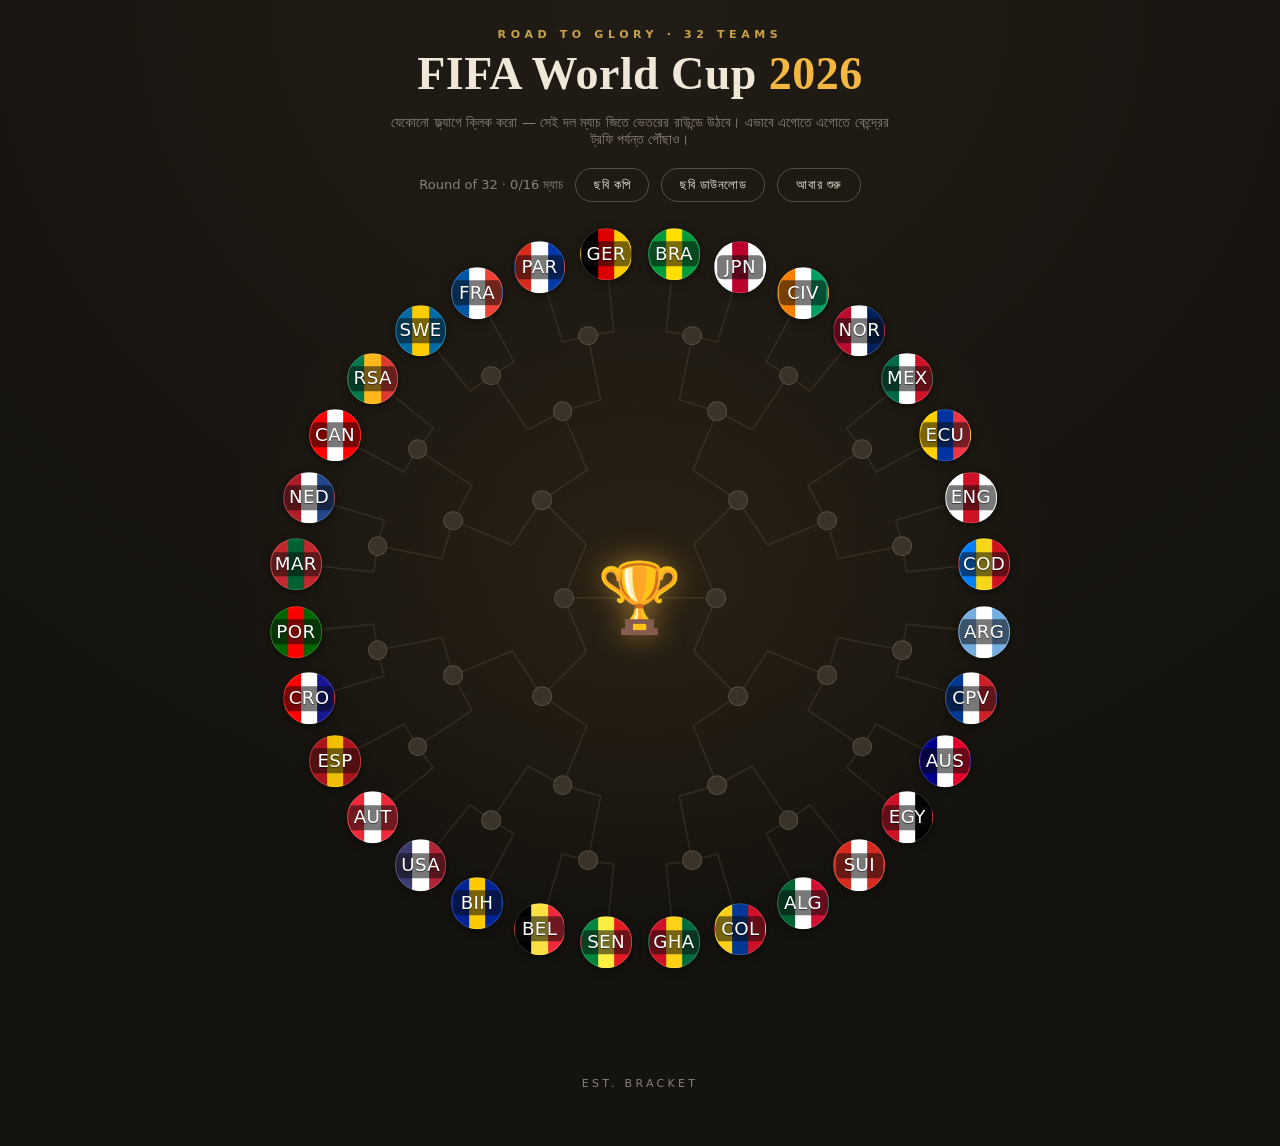
==== worldcup-bracket.html @ 8b477a18 "FIFA World Cup 2026" ====
<!doctype html>
<html lang="bn">
    <head>
        <meta charset="UTF-8" />
        <meta name="viewport" content="width=device-width, initial-scale=1.0" />
        <title>FIFA World Cup 2026</title>
        <style>
            :root {
                --bg: #15130f;
                --bg2: #1c1915;
                --ink: #efe7d8;
                --muted: #8a8175;
                --line: rgba(229, 210, 170, 0.1);
                --gold: #f4b740;
                --gold-soft: #caa24e;
                --ring: rgba(244, 183, 64, 0.55);
            }
            * {
                box-sizing: border-box;
                margin: 0;
                padding: 0;
            }
            body {
                background:
                    radial-gradient(
                        60% 55% at 50% 50%,
                        #2a2114 0%,
                        rgba(42, 33, 20, 0) 55%
                    ),
                    radial-gradient(
                        120% 120% at 50% 0%,
                        #211c15 0%,
                        var(--bg) 60%
                    );
                color: var(--ink);
                font-family:
                    'Segoe UI',
                    -apple-system,
                    system-ui,
                    sans-serif;
                min-height: 100vh;
                display: flex;
                flex-direction: column;
                align-items: center;
                padding: 28px 16px 56px;
            }

            header {
                text-align: center;
                margin-bottom: 6px;
            }
            .eyebrow {
                font-size: 11px;
                letter-spacing: 0.42em;
                text-transform: uppercase;
                color: var(--gold-soft);
                font-weight: 600;
                margin-bottom: 10px;
            }
            h1 {
                font-family: Georgia, 'Times New Roman', serif;
                font-weight: 600;
                font-size: clamp(28px, 6vw, 46px);
                letter-spacing: 0.01em;
                line-height: 1.02;
            }
            h1 .glow {
                color: var(--gold);
            }
            .sub {
                color: var(--muted);
                font-size: 14px;
                margin: 16px auto 0;
                max-width: 520px;
                text-align: center;
            }

            /* ---- the circular stage ---- */
            .stage {
                position: relative;
                width: min(92vw, 760px);
                aspect-ratio: 1/1;
                margin: 14px auto 0;
                container-type: size;
            }
            svg.lines {
                position: absolute;
                inset: 0;
                width: 100%;
                height: 100%;
                overflow: visible;
            }
            .edge {
                fill: none;
                stroke: var(--line);
                stroke-width: 2;
                stroke-linejoin: round;
                stroke-linecap: round;
                transition:
                    stroke 0.35s ease,
                    stroke-width 0.35s ease;
            }
            .edge.on {
                stroke: var(--gold);
                stroke-width: 3.2;
                filter: drop-shadow(0 0 4px rgba(244, 183, 64, 0.55));
            }

            .node {
                position: absolute;
                transform: translate(-50%, -50%);
                border-radius: 50%;
                cursor: default;
            }
            /* leaf = a competing team */
            .leaf {
                width: 6.8cqmin;
                height: 6.8cqmin;
                cursor: pointer;
                overflow: hidden;
                border: 1.6px solid rgba(255, 255, 255, 0.16);
                box-shadow: 0 2px 8px rgba(0, 0, 0, 0.5);
                transition:
                    transform 0.18s ease,
                    border-color 0.25s ease,
                    box-shadow 0.25s ease;
            }
            /* always-visible flag-colour base + code; real flag image sits on top if it loads */
            .flagimg {
                position: absolute;
                inset: 0;
                width: 100%;
                height: 100%;
                object-fit: cover;
                display: block;
                z-index: 2;
            }
            .code {
                position: absolute;
                inset: 0;
                display: flex;
                align-items: center;
                justify-content: center;
                z-index: 1;
            }
            .code i {
                font-style: normal;
                font-weight: 500;
                font-size: 2.4cqmin;
                letter-spacing: 0.02em;
                color: #fff;
                background: rgba(12, 12, 12, 0.55);
                padding: 0.18em 0.42em;
                border-radius: 5px;
                line-height: 1;
                text-shadow: 0 1px 1px rgba(0, 0, 0, 0.5);
            }
            .leaf:hover {
                transform: translate(-50%, -50%) scale(1.12);
                border-color: var(--ring);
                z-index: 6;
            }
            /* a team that lost its match -> dimmed, at any ring */
            .node.lost {
                filter: saturate(0.35) brightness(0.45);
                border-color: rgba(255, 255, 255, 0.07);
                box-shadow: 0 2px 6px rgba(0, 0, 0, 0.5);
                z-index: 1;
            }
            .node.lost:hover {
                transform: translate(-50%, -50%) scale(1) !important;
                border-color: rgba(255, 255, 255, 0.07);
            }
            /* a fixed / completed result */
            .node.fixed {
                box-shadow:
                    0 0 0 2px var(--gold),
                    0 0 10px rgba(244, 183, 64, 0.45),
                    0 3px 9px rgba(0, 0, 0, 0.5);
            }
            .lockmark {
                position: absolute;
                top: -4%;
                right: -4%;
                width: 36%;
                height: 36%;
                border-radius: 50%;
                background: var(--gold);
                border: 1.5px solid #16120b;
                z-index: 4;
                box-shadow: 0 1px 3px rgba(0, 0, 0, 0.55);
            }
            .lockmark::before {
                /* checkmark */
                content: '';
                position: absolute;
                left: 36%;
                top: 18%;
                width: 22%;
                height: 46%;
                border: solid #16120b;
                border-width: 0 1.6px 1.6px 0;
                transform: rotate(43deg);
            }

            /* inner junction nodes */
            .inner {
                width: 2.6cqmin;
                height: 2.6cqmin;
                background: #39332a;
                border: 1.5px solid rgba(229, 210, 170, 0.18);
                transition: all 0.3s ease;
            }
            .inner.filled {
                width: 6.6cqmin;
                height: 6.6cqmin;
                cursor: pointer;
                overflow: hidden;
                border: 1.6px solid var(--ring);
                box-shadow:
                    0 0 0 3px rgba(244, 183, 64, 0.1),
                    0 3px 9px rgba(0, 0, 0, 0.5);
            }
            .inner.filled:hover {
                transform: translate(-50%, -50%) scale(1.1);
                z-index: 6;
            }
            /* filled but the previous round isn't finished yet -> can't advance */
            .inner.filled.locked {
                cursor: not-allowed;
                border-color: rgba(229, 210, 170, 0.25);
                box-shadow: 0 3px 9px rgba(0, 0, 0, 0.5);
            }
            .inner.filled.locked:hover {
                transform: translate(-50%, -50%) scale(1);
            }
            .shake {
                animation: shake 0.42s ease;
            }
            @keyframes shake {
                0%,
                100% {
                    transform: translate(-50%, -50%);
                }
                20%,
                60% {
                    transform: translate(-50%, -50%) translateX(-4px);
                }
                40%,
                80% {
                    transform: translate(-50%, -50%) translateX(4px);
                }
            }
            .hint.warn {
                color: #f0a93a;
            }

            /* champion / trophy at center */
            .champ {
                width: 18cqmin;
                height: 18cqmin;
                display: flex;
                align-items: center;
                justify-content: center;
                cursor: default;
                z-index: 8;
            }
            .trophy {
                font-size: 9cqmin;
                line-height: 1;
                filter: drop-shadow(0 0 14px rgba(244, 183, 64, 0.55));
                transition: transform 0.4s ease;
            }
            .champ.crowned .trophy {
                transform: scale(1.18);
                filter: drop-shadow(0 0 26px rgba(244, 183, 64, 0.9));
            }
            .champ .flagchip {
                position: absolute;
                bottom: -2cqmin;
                left: 50%;
                transform: translateX(-50%);
                width: 6.4cqmin;
                height: 6.4cqmin;
                border-radius: 50%;
                overflow: hidden;
                border: 2px solid var(--gold);
                box-shadow: 0 0 14px rgba(244, 183, 64, 0.7);
                opacity: 0;
                transition: opacity 0.5s ease;
            }
            .champ.crowned .flagchip {
                opacity: 1;
            }

            /* champion banner */
            .banner {
                margin-top: 22px;
                min-height: 30px;
                text-align: center;
                opacity: 0;
                transform: translateY(6px);
                transition: 0.5s ease;
            }
            .banner.show {
                opacity: 1;
                transform: none;
            }
            .banner .label {
                font-size: 11px;
                letter-spacing: 0.4em;
                text-transform: uppercase;
                color: var(--gold-soft);
            }
            .banner .name {
                font-family: Georgia, serif;
                font-size: 26px;
                color: var(--gold);
                margin-top: 4px;
            }

            .toolbar {
                display: flex;
                gap: 12px;
                align-items: center;
                margin: 14px 0 2px;
                flex-wrap: wrap;
                justify-content: center;
            }
            .hint {
                color: var(--muted);
                font-size: 13px;
            }
            button {
                font: inherit;
                font-size: 13px;
                letter-spacing: 0.04em;
                color: var(--ink);
                background: transparent;
                border: 1px solid rgba(229, 210, 170, 0.28);
                padding: 8px 18px;
                border-radius: 999px;
                cursor: pointer;
                transition: 0.2s ease;
            }
            button:hover {
                border-color: var(--gold);
                color: var(--gold);
            }
            button:focus-visible {
                outline: 2px solid var(--gold);
                outline-offset: 2px;
            }
            button:disabled {
                opacity: 0.55;
                cursor: wait;
            }

            .toast {
                position: fixed;
                left: 50%;
                bottom: 26px;
                transform: translateX(-50%) translateY(14px);
                background: rgba(20, 18, 14, 0.95);
                border: 1px solid rgba(244, 183, 64, 0.4);
                color: var(--ink);
                padding: 11px 20px;
                border-radius: 999px;
                font-size: 13.5px;
                letter-spacing: 0.02em;
                box-shadow: 0 8px 26px rgba(0, 0, 0, 0.55);
                opacity: 0;
                pointer-events: none;
                transition:
                    opacity 0.3s ease,
                    transform 0.3s ease;
                z-index: 50;
            }
            .toast.show {
                opacity: 1;
                transform: translateX(-50%) translateY(0);
            }

            footer {
                margin-top: 30px;
                color: var(--muted);
                font-size: 11px;
                letter-spacing: 0.3em;
                text-transform: uppercase;
            }

            @media (prefers-reduced-motion: reduce) {
                * {
                    transition: none !important;
                }
            }
        </style>
    </head>
    <body>
        <header>
            <div class="eyebrow">Road to Glory · 32 Teams</div>
            <h1>
                FIFA World Cup
                <span class="glow">2026</span>
            </h1>
            <p class="sub">
                যেকোনো ফ্ল্যাগে ক্লিক করো — সেই দল ম্যাচ জিতে ভেতরের রাউন্ডে
                উঠবে। এভাবে এগোতে এগোতে কেন্দ্রের ট্রফি পর্যন্ত পৌঁছাও।
            </p>
        </header>

        <div class="toolbar">
            <span class="hint" id="hint">প্রতিটি ম্যাচে একটা দল বেছে নাও</span>
            <button id="copyBtn">ছবি কপি</button>
            <button id="dlBtn">ছবি ডাউনলোড</button>
            <button id="reset">আবার শুরু</button>
        </div>

        <div class="stage" id="stage">
            <svg
                class="lines"
                id="lines"
                viewBox="0 0 1000 1000"
                preserveAspectRatio="xMidYMid meet"
            ></svg>
        </div>

        <div class="banner" id="banner">
            <div class="label">Champion</div>
            <div class="name" id="champName">—</div>
        </div>

        <div class="toast" id="toast"></div>

        <footer>est. bracket</footer>

        <script>
            /* ---------------- data ---------------- */
            const TEAMS = [
                {
                    n: 'Brazil',
                    c: 'br',
                    k: 'BRA',
                    col: ['#009b3a', '#ffdf00', '#009b3a'],
                },
                {
                    n: 'Japan',
                    c: 'jp',
                    k: 'JPN',
                    col: ['#ffffff', '#bc002d', '#ffffff'],
                },
                {
                    n: 'Côte d’Ivoire',
                    c: 'ci',
                    k: 'CIV',
                    col: ['#f77f00', '#ffffff', '#009e60'],
                },
                {
                    n: 'Norway',
                    c: 'no',
                    k: 'NOR',
                    col: ['#ba0c2f', '#ffffff', '#00205b'],
                },
                {
                    n: 'Mexico',
                    c: 'mx',
                    k: 'MEX',
                    col: ['#006847', '#ffffff', '#ce1126'],
                },
                {
                    n: 'Ecuador',
                    c: 'ec',
                    k: 'ECU',
                    col: ['#ffd100', '#0033a0', '#ef3340'],
                },
                {
                    n: 'England',
                    c: 'gb-eng',
                    k: 'ENG',
                    col: ['#ffffff', '#ce1124', '#ffffff'],
                },
                {
                    n: 'DR Congo',
                    c: 'cd',
                    k: 'COD',
                    col: ['#007fff', '#f7d618', '#ce1021'],
                },
                {
                    n: 'Argentina',
                    c: 'ar',
                    k: 'ARG',
                    col: ['#74acdf', '#ffffff', '#74acdf'],
                },
                {
                    n: 'Cape Verde',
                    c: 'cv',
                    k: 'CPV',
                    col: ['#003893', '#ffffff', '#cf2027'],
                },
                {
                    n: 'Australia',
                    c: 'au',
                    k: 'AUS',
                    col: ['#00008b', '#ffffff', '#e4002b'],
                },
                {
                    n: 'Egypt',
                    c: 'eg',
                    k: 'EGY',
                    col: ['#ce1126', '#ffffff', '#000000'],
                },
                {
                    n: 'Switzerland',
                    c: 'ch',
                    k: 'SUI',
                    col: ['#d52b1e', '#ffffff', '#d52b1e'],
                },
                {
                    n: 'Algeria',
                    c: 'dz',
                    k: 'ALG',
                    col: ['#006233', '#ffffff', '#d21034'],
                },
                {
                    n: 'Colombia',
                    c: 'co',
                    k: 'COL',
                    col: ['#fcd116', '#003893', '#ce1126'],
                },
                {
                    n: 'Ghana',
                    c: 'gh',
                    k: 'GHA',
                    col: ['#ce1126', '#fcd116', '#006b3f'],
                },
                {
                    n: 'Senegal',
                    c: 'sn',
                    k: 'SEN',
                    col: ['#00853f', '#fdef42', '#e31b23'],
                },
                {
                    n: 'Belgium',
                    c: 'be',
                    k: 'BEL',
                    col: ['#000000', '#fae042', '#ed2939'],
                },
                {
                    n: 'Bosnia',
                    c: 'ba',
                    k: 'BIH',
                    col: ['#002395', '#fecb00', '#002395'],
                },
                {
                    n: 'USA',
                    c: 'us',
                    k: 'USA',
                    col: ['#3c3b6e', '#ffffff', '#b22234'],
                },
                {
                    n: 'Austria',
                    c: 'at',
                    k: 'AUT',
                    col: ['#ed2939', '#ffffff', '#ed2939'],
                },
                {
                    n: 'Spain',
                    c: 'es',
                    k: 'ESP',
                    col: ['#aa151b', '#f1bf00', '#aa151b'],
                },
                {
                    n: 'Croatia',
                    c: 'hr',
                    k: 'CRO',
                    col: ['#ff0000', '#ffffff', '#171796'],
                },
                {
                    n: 'Portugal',
                    c: 'pt',
                    k: 'POR',
                    col: ['#006600', '#ff0000', '#006600'],
                },
                {
                    n: 'Morocco',
                    c: 'ma',
                    k: 'MAR',
                    col: ['#c1272d', '#006233', '#c1272d'],
                },
                {
                    n: 'Netherlands',
                    c: 'nl',
                    k: 'NED',
                    col: ['#ae1c28', '#ffffff', '#21468b'],
                },
                {
                    n: 'Canada',
                    c: 'ca',
                    k: 'CAN',
                    col: ['#ff0000', '#ffffff', '#ff0000'],
                },
                {
                    n: 'South Africa',
                    c: 'za',
                    k: 'RSA',
                    col: ['#007749', '#ffb81c', '#de3831'],
                },
                {
                    n: 'Sweden',
                    c: 'se',
                    k: 'SWE',
                    col: ['#006aa7', '#fecc00', '#006aa7'],
                },
                {
                    n: 'France',
                    c: 'fr',
                    k: 'FRA',
                    col: ['#0055a4', '#ffffff', '#ef4135'],
                },
                {
                    n: 'Paraguay',
                    c: 'py',
                    k: 'PAR',
                    col: ['#d52b1e', '#ffffff', '#0038a8'],
                },
                {
                    n: 'Germany',
                    c: 'de',
                    k: 'GER',
                    col: ['#000000', '#dd0000', '#ffce00'],
                },
            ];
            const flag = (c) => `https://flagcdn.com/w80/${c}.png`;

            // flag-coloured gradient used as the always-visible base (works offline)
            function grad(t) {
                const [a, b, c] = t.col;
                return `linear-gradient(90deg, ${a} 0 33.3%, ${b} 33.3% 66.6%, ${c} 66.6% 100%)`;
            }
            // badge = colour base + code label, with the real flag layered on top if it loads
            function badge(t, showCode) {
                const code = showCode
                    ? `<span class="code"><i>${t.k}</i></span>`
                    : '';
                return `${code}<img class="flagimg" src="${flag(t.c)}" alt="" loading="lazy" onerror="this.remove()">`;
            }
            function paint(el, t, showCode) {
                el.style.background = grad(t);
                el.innerHTML = badge(t, showCode);
                el.title = t.n;
            }

            /* ---------------- geometry ---------------- */
            const RINGS = [32, 16, 8, 4, 2, 1]; // teams -> ... -> champion
            const RADII = [455, 352, 266, 182, 100, 0]; // distance from centre (in 0..1000 space)
            const C = 500;

            const rad = (d) => (d * Math.PI) / 180;
            const angleOf = (r, i) => ((i + 0.5) * 360) / RINGS[r] - 90;
            function posOf(r, i) {
                const a = rad(angleOf(r, i)),
                    R = RADII[r];
                return { x: C + R * Math.cos(a), y: C + R * Math.sin(a) };
            }
            function midPoint(r, i) {
                // point at parent radius, on child's angle (the elbow)
                const a = rad(angleOf(r, i)),
                    R = RADII[r + 1];
                return { x: C + R * Math.cos(a), y: C + R * Math.sin(a) };
            }

            /* ---------------- state ---------------- */
            const winners = {}; // "r-i" (internal) -> team index
            const winnerChild = {}; // "r-i" (internal) -> child id that won it
            const locked = new Set(); // ids of nodes whose result is fixed (cannot change)

            /* ================= FIXED RESULTS =================
   Hard-code real results here. Put a team's 3-letter CODE under the
   round it has WON. That match becomes locked — clicking can't change it,
   and "আবার শুরু" keeps it. A later-round win automatically locks the
   team's earlier-round wins too.

   Valid codes:
   BRA JPN CIV NOR MEX ECU ENG COD ARG CPV AUS EGY SUI ALG COL GHA
   SEN BEL BIH USA AUT ESP CRO POR MAR NED CAN RSA SWE FRA PAR GER

   Example:
     r32:  ['BRA','ARG','GER'],   // these 3 won their Round-of-32 match
     r16:  ['BRA','ARG'],         // BRA & ARG also won Round-of-16
     qf:   ['BRA'],
     final:'BRA'                  // BRA is the locked champion
================================================== */
            const FIXED = {
                r32: [], // Round of 32 winners (locked)
                r16: [], // Round of 16 winners (locked)
                qf: [], // Quarter-final winners (locked)
                sf: [], // Semi-final winners (locked)
                final: null, // champion, e.g. 'ARG'
            };

            const codeIndex = (code) => TEAMS.findIndex((t) => t.k === code);

            // team `ti` wins every round from 1..R; lock those nodes to that result
            function lockPath(ti, R) {
                for (let r = 1; r <= R; r++) {
                    const parent = Math.floor(ti / 2 ** r); // node index at ring r
                    const child = Math.floor(ti / 2 ** (r - 1)); // node index at ring r-1
                    const pid = `${r}-${parent}`;
                    if (winners[pid] !== undefined && winners[pid] !== ti)
                        console.warn(
                            'FIXED conflict at',
                            pid,
                            '—',
                            TEAMS[winners[pid]].k,
                            'vs',
                            TEAMS[ti].k
                        );
                    winners[pid] = ti;
                    winnerChild[pid] = `${r - 1}-${child}`;
                    locked.add(pid);
                }
            }

            function applyLocks() {
                locked.clear();
                const rounds = [
                    ['r32', 1],
                    ['r16', 2],
                    ['qf', 3],
                    ['sf', 4],
                ];
                for (const [key, R] of rounds) {
                    (FIXED[key] || []).forEach((code) => {
                        const ti = codeIndex(code);
                        if (ti < 0)
                            return console.warn('FIXED: unknown code', code);
                        lockPath(ti, R);
                    });
                }
                if (FIXED.final) {
                    const ti = codeIndex(FIXED.final);
                    if (ti < 0)
                        console.warn('FIXED: unknown final code', FIXED.final);
                    else lockPath(ti, 5);
                }
            }

            const stage = document.getElementById('stage');
            const svg = document.getElementById('lines');
            const SVGNS = 'http://www.w3.org/2000/svg';

            const edgeEls = {}; // childId -> polyline
            const nodeEls = {}; // "r-i" -> div

            /* ---------------- build edges ---------------- */
            for (let r = 0; r < 5; r++) {
                for (let i = 0; i < RINGS[r]; i++) {
                    const child = posOf(r, i);
                    const parent = posOf(r + 1, Math.floor(i / 2));
                    const mid = midPoint(r, i);
                    const pts = `${child.x},${child.y} ${mid.x},${mid.y} ${parent.x},${parent.y}`;
                    const line = document.createElementNS(SVGNS, 'polyline');
                    line.setAttribute('points', pts);
                    line.setAttribute('class', 'edge');
                    svg.appendChild(line);
                    edgeEls[`${r}-${i}`] = line;
                }
            }

            /* ---------------- build nodes ---------------- */
            function place(el, p) {
                el.style.left = p.x / 10 + '%';
                el.style.top = p.y / 10 + '%';
            }

            // leaves (teams)
            for (let i = 0; i < 32; i++) {
                const p = posOf(0, i),
                    t = TEAMS[i];
                const el = document.createElement('div');
                el.className = 'node leaf';
                paint(el, t, true);
                place(el, p);
                el.addEventListener('click', () => advance(0, i));
                stage.appendChild(el);
                nodeEls[`0-${i}`] = el;
            }

            // inner nodes
            for (let r = 1; r < 5; r++) {
                for (let i = 0; i < RINGS[r]; i++) {
                    const el = document.createElement('div');
                    el.className = 'node inner';
                    place(el, posOf(r, i));
                    el.addEventListener('click', () => advance(r, i));
                    stage.appendChild(el);
                    nodeEls[`${r}-${i}`] = el;
                }
            }

            // champion / trophy
            const champ = document.createElement('div');
            champ.className = 'node champ';
            champ.innerHTML = `<div class="trophy">🏆</div><div class="flagchip" id="champFlag"></div>`;
            const champFlagEl = () => document.getElementById('champFlag');
            place(champ, { x: C, y: C });
            stage.appendChild(champ);
            nodeEls['5-0'] = champ;

            /* ---------------- logic ---------------- */
            function teamIndexAt(r, i) {
                if (r === 0) return i;
                const v = winners[`${r}-${i}`];
                return v === undefined ? null : v;
            }

            // clear a node's winner and everything inward of it (but never a locked/fixed result)
            function clearFrom(r, i) {
                let cr = r,
                    ci = i;
                while (cr <= 5) {
                    const id = `${cr}-${ci}`;
                    if (cr > 0 && !locked.has(id)) {
                        delete winners[id];
                        delete winnerChild[id];
                    }
                    ci = Math.floor(ci / 2);
                    cr++;
                }
            }

            // a round is "complete" when every slot in that ring is filled
            function roundComplete(r) {
                if (r === 0) return true; // teams always exist
                for (let i = 0; i < RINGS[r]; i++)
                    if (winners[`${r}-${i}`] === undefined) return false;
                return true;
            }

            // a node lost if its parent match is decided and this node isn't the winner
            function isLoser(r, i) {
                if (r >= 5) return false;
                const pid = `${r + 1}-${Math.floor(i / 2)}`;
                return (
                    winnerChild[pid] !== undefined &&
                    winnerChild[pid] !== `${r}-${i}`
                );
            }

            // show / hide the little lock badge on a node element
            function setLockMark(el, on) {
                const m = el.querySelector('.lockmark');
                if (on && !m) {
                    const s = document.createElement('span');
                    s.className = 'lockmark';
                    s.title = 'ফল নিশ্চিত (সম্পন্ন)';
                    el.appendChild(s);
                } else if (!on && m) {
                    m.remove();
                }
            }

            let warnTimer = null;
            function feedback(r, i, msg) {
                const el = nodeEls[`${r}-${i}`];
                el.classList.remove('shake');
                void el.offsetWidth;
                el.classList.add('shake');
                const hint = document.getElementById('hint');
                hint.textContent = msg;
                hint.classList.add('warn');
                clearTimeout(warnTimer);
                warnTimer = setTimeout(() => {
                    hint.classList.remove('warn');
                    updateStatus();
                }, 1500);
            }

            function advance(r, i) {
                const ti = teamIndexAt(r, i);
                if (ti === null) return; // empty junction, nothing to advance
                if (r === 5) return; // already champion

                const pr = r + 1,
                    pi = Math.floor(i / 2),
                    pid = `${pr}-${pi}`;
                if (locked.has(pid)) {
                    feedback(r, i, '🔒 এই ফল লক করা আছে');
                    return;
                } // fixed result
                if (r >= 1 && !roundComplete(r)) {
                    feedback(r, i, '⚠ আগে এই রাউন্ডের সব ম্যাচ শেষ করো');
                    return;
                }

                clearFrom(pr, pi); // reset this match + inward path
                winners[pid] = ti;
                winnerChild[pid] = `${r}-${i}`;
                render();
            }

            function render() {
                // edges
                for (const childId in edgeEls) {
                    const pr = +childId.split('-')[0] + 1;
                    const pi = Math.floor(+childId.split('-')[1] / 2);
                    const pid = `${pr}-${pi}`;
                    edgeEls[childId].classList.toggle(
                        'on',
                        winnerChild[pid] === childId
                    );
                }

                // inner nodes
                for (let r = 1; r < 5; r++) {
                    for (let i = 0; i < RINGS[r]; i++) {
                        const el = nodeEls[`${r}-${i}`];
                        const ti = winners[`${r}-${i}`];
                        if (ti === undefined) {
                            el.className = 'node inner';
                            el.style.background = '';
                            el.innerHTML = '';
                            el.title = '';
                        } else {
                            const lock = roundComplete(r) ? '' : ' locked';
                            const lost = isLoser(r, i) ? ' lost' : '';
                            const fix = locked.has(`${r}-${i}`) ? ' fixed' : '';
                            el.className =
                                'node inner filled' + lock + lost + fix;
                            paint(el, TEAMS[ti], false);
                            setLockMark(el, !!fix);
                        }
                    }
                }

                // dim leaves that lost their match; mark fixed (locked round-1) winners
                for (let i = 0; i < 32; i++) {
                    const el = nodeEls[`0-${i}`];
                    el.classList.toggle('lost', isLoser(0, i));
                    const pid = `1-${Math.floor(i / 2)}`;
                    const wonLocked =
                        locked.has(pid) && winnerChild[pid] === `0-${i}`;
                    el.classList.toggle('fixed', wonLocked);
                    setLockMark(el, wonLocked);
                }

                // champion
                const ci = winners['5-0'];
                const banner = document.getElementById('banner');
                const champFlag = champFlagEl();
                if (ci === undefined) {
                    champ.classList.remove('crowned');
                    champFlag.style.background = '';
                    champFlag.innerHTML = '';
                    banner.classList.remove('show');
                } else {
                    champ.classList.add('crowned');
                    paint(champFlag, TEAMS[ci], false);
                    document.getElementById('champName').textContent =
                        TEAMS[ci].n;
                    banner.classList.add('show');
                }

                updateStatus();
            }

            // shows which round is being played and how many matches are done
            function updateStatus() {
                const hint = document.getElementById('hint');
                hint.classList.remove('warn');
                if (winners['5-0'] !== undefined) {
                    hint.textContent = '🏆 চ্যাম্পিয়ন নির্ধারিত!';
                    return;
                }
                const names = [
                    'Round of 32',
                    'Round of 16',
                    'Quarter-finals',
                    'Semi-finals',
                    'Final',
                ];
                for (let k = 1; k <= 5; k++) {
                    if (!roundComplete(k)) {
                        let done = 0;
                        for (let i = 0; i < RINGS[k]; i++)
                            if (winners[`${k}-${i}`] !== undefined) done++;
                        hint.textContent = `${names[k - 1]} · ${done}/${RINGS[k]} ম্যাচ`;
                        return;
                    }
                }
            }

            document.getElementById('reset').addEventListener('click', () => {
                for (const k in winners) delete winners[k];
                for (const k in winnerChild) delete winnerChild[k];
                applyLocks(); // keep the hard-coded fixed results
                render();
            });

            /* ---------------- snapshot: copy / download as image ---------------- */
            const EXPORT = 1000,
                EX_H = 1080,
                SCALE = 2;

            function toast(msg) {
                const t = document.getElementById('toast');
                t.textContent = msg;
                t.classList.add('show');
                clearTimeout(toast._t);
                toast._t = setTimeout(() => t.classList.remove('show'), 2200);
            }

            function roundRect(ctx, x, y, w, h, r) {
                ctx.beginPath();
                ctx.moveTo(x + r, y);
                ctx.arcTo(x + w, y, x + w, y + h, r);
                ctx.arcTo(x + w, y + h, x, y + h, r);
                ctx.arcTo(x, y + h, x, y, r);
                ctx.arcTo(x, y, x + w, y, r);
                ctx.closePath();
            }

            // load real flags with CORS so the canvas stays exportable; rejects if blocked
            function preloadFlags() {
                return new Promise((resolve, reject) => {
                    const map = {};
                    let pending = TEAMS.length,
                        failed = false;
                    const done = () => {
                        if (--pending === 0) failed ? reject() : resolve(map);
                    };
                    const t0 = setTimeout(() => {
                        failed = true;
                        reject();
                    }, 6000);
                    TEAMS.forEach((t) => {
                        const im = new Image();
                        im.crossOrigin = 'anonymous';
                        im.onload = () => {
                            map[t.k] = im;
                            done();
                        };
                        im.onerror = () => {
                            failed = true;
                            done();
                        };
                        im.src = flag(t.c);
                    });
                    Promise.resolve().then(() => {
                        if (pending === 0) clearTimeout(t0);
                    });
                });
            }

            function drawBadge(ctx, cx, cy, r, t, dim, imgs, forceStroke) {
                ctx.save();
                if (dim) ctx.globalAlpha = 0.42;
                ctx.save();
                ctx.beginPath();
                ctx.arc(cx, cy, r, 0, Math.PI * 2);
                ctx.clip();
                const img = imgs && imgs[t.k];
                if (img && img.naturalWidth) {
                    const s = Math.max(
                        (2 * r) / img.naturalWidth,
                        (2 * r) / img.naturalHeight
                    );
                    const dw = img.naturalWidth * s,
                        dh = img.naturalHeight * s;
                    ctx.drawImage(img, cx - dw / 2, cy - dh / 2, dw, dh);
                } else {
                    const [a, b, c] = t.col,
                        x = cx - r,
                        y = cy - r,
                        w = 2 * r;
                    ctx.fillStyle = a;
                    ctx.fillRect(x, y, w / 3 + 0.5, w);
                    ctx.fillStyle = b;
                    ctx.fillRect(x + w / 3, y, w / 3 + 0.5, w);
                    ctx.fillStyle = c;
                    ctx.fillRect(x + (2 * w) / 3, y, w / 3, w);
                    const fs = Math.max(9, r * 0.58);
                    ctx.font = `500 ${fs}px "Segoe UI",Arial,sans-serif`;
                    ctx.textAlign = 'center';
                    ctx.textBaseline = 'middle';
                    const tw = ctx.measureText(t.k).width + fs * 0.6;
                    ctx.fillStyle = 'rgba(12,12,12,0.6)';
                    roundRect(
                        ctx,
                        cx - tw / 2,
                        cy - fs * 0.74,
                        tw,
                        fs * 1.48,
                        fs * 0.3
                    );
                    ctx.fill();
                    ctx.fillStyle = '#fff';
                    ctx.fillText(t.k, cx, cy + 0.5);
                }
                ctx.restore();
                ctx.beginPath();
                ctx.arc(cx, cy, r, 0, Math.PI * 2);
                ctx.lineWidth = 2;
                ctx.strokeStyle =
                    forceStroke ||
                    (dim ? 'rgba(255,255,255,0.12)' : 'rgba(244,183,64,0.55)');
                ctx.stroke();
                ctx.restore();
            }

            function drawTrophy(ctx, cx, cy, crowned) {
                ctx.save();
                const R = crowned ? 72 : 48;
                const g = ctx.createRadialGradient(cx, cy, 0, cx, cy, R);
                g.addColorStop(
                    0,
                    crowned ? 'rgba(244,183,64,0.5)' : 'rgba(244,183,64,0.26)'
                );
                g.addColorStop(1, 'rgba(244,183,64,0)');
                ctx.fillStyle = g;
                ctx.beginPath();
                ctx.arc(cx, cy, R, 0, Math.PI * 2);
                ctx.fill();
                ctx.translate(cx, cy);
                const sc = crowned ? 1.05 : 0.95;
                ctx.scale(sc, sc);
                ctx.fillStyle = '#f4b740';
                ctx.beginPath();
                ctx.moveTo(-20, -30);
                ctx.lineTo(20, -30);
                ctx.lineTo(20, -18);
                ctx.quadraticCurveTo(20, 3, 0, 9);
                ctx.quadraticCurveTo(-20, 3, -20, -18);
                ctx.closePath();
                ctx.fill();
                ctx.lineWidth = 4;
                ctx.strokeStyle = '#f4b740';
                ctx.lineCap = 'round';
                ctx.beginPath();
                ctx.moveTo(-20, -26);
                ctx.bezierCurveTo(-37, -26, -37, -5, -20, -10);
                ctx.stroke();
                ctx.beginPath();
                ctx.moveTo(20, -26);
                ctx.bezierCurveTo(37, -26, 37, -5, 20, -10);
                ctx.stroke();
                ctx.fillStyle = '#f4b740';
                ctx.fillRect(-3, 9, 6, 11);
                ctx.fillRect(-13, 20, 26, 6);
                ctx.fillStyle = '#7a5fae';
                ctx.fillRect(-17, 26, 34, 6);
                ctx.restore();
            }

            function canvasRender(imgs) {
                const cv = document.createElement('canvas');
                cv.width = EXPORT * SCALE;
                cv.height = EX_H * SCALE;
                const ctx = cv.getContext('2d');
                ctx.scale(SCALE, SCALE);

                ctx.fillStyle = '#15130f';
                ctx.fillRect(0, 0, EXPORT, EX_H);
                const bg = ctx.createRadialGradient(500, 492, 0, 500, 492, 540);
                bg.addColorStop(0, '#2c2316');
                bg.addColorStop(0.55, 'rgba(28,23,15,0)');
                ctx.fillStyle = bg;
                ctx.fillRect(0, 0, EXPORT, EX_H);

                // edges
                ctx.lineJoin = 'round';
                ctx.lineCap = 'round';
                for (const childId in edgeEls) {
                    const parts = childId.split('-'),
                        r = +parts[0],
                        i = +parts[1];
                    const pid = `${r + 1}-${Math.floor(i / 2)}`;
                    const on = winnerChild[pid] === childId;
                    const ch = posOf(r, i),
                        pa = posOf(r + 1, Math.floor(i / 2)),
                        mid = midPoint(r, i);
                    ctx.beginPath();
                    ctx.moveTo(ch.x, ch.y);
                    ctx.lineTo(mid.x, mid.y);
                    ctx.lineTo(pa.x, pa.y);
                    ctx.strokeStyle = on ? '#f4b740' : 'rgba(229,210,170,0.10)';
                    ctx.lineWidth = on ? 3.2 : 2;
                    ctx.shadowBlur = on ? 5 : 0;
                    ctx.shadowColor = 'rgba(244,183,64,0.6)';
                    ctx.stroke();
                }
                ctx.shadowBlur = 0;

                // leaves
                for (let i = 0; i < 32; i++) {
                    const p = posOf(0, i);
                    drawBadge(ctx, p.x, p.y, 34, TEAMS[i], isLoser(0, i), imgs);
                }
                // inner nodes
                for (let r = 1; r < 5; r++)
                    for (let i = 0; i < RINGS[r]; i++) {
                        const p = posOf(r, i),
                            ti = winners[`${r}-${i}`];
                        if (ti === undefined) {
                            ctx.beginPath();
                            ctx.arc(p.x, p.y, 13, 0, Math.PI * 2);
                            ctx.fillStyle = '#39332a';
                            ctx.fill();
                            ctx.lineWidth = 1.5;
                            ctx.strokeStyle = 'rgba(229,210,170,0.18)';
                            ctx.stroke();
                        } else {
                            drawBadge(
                                ctx,
                                p.x,
                                p.y,
                                33,
                                TEAMS[ti],
                                isLoser(r, i),
                                imgs
                            );
                        }
                    }

                // trophy + champion
                const ci = winners['5-0'];
                drawTrophy(ctx, 500, 500, ci !== undefined);
                if (ci !== undefined) {
                    drawBadge(
                        ctx,
                        500,
                        562,
                        27,
                        TEAMS[ci],
                        false,
                        imgs,
                        '#f4b740'
                    );
                    ctx.textAlign = 'center';
                    ctx.fillStyle = '#caa24e';
                    ctx.font = '600 15px "Segoe UI",Arial,sans-serif';
                    ctx.fillText('C H A M P I O N', 500, 1034);
                    ctx.fillStyle = '#f4b740';
                    ctx.font = '34px Georgia,"Times New Roman",serif';
                    ctx.fillText(TEAMS[ci].n, 500, 1068);
                }

                return new Promise((res, rej) =>
                    cv.toBlob(
                        (b) => (b ? res(b) : rej(new Error('blob'))),
                        'image/png'
                    )
                );
            }

            async function exportBlob() {
                let imgs = null;
                try {
                    imgs = await preloadFlags();
                } catch (_) {
                    imgs = null;
                } // real flags if CORS allows
                try {
                    return await canvasRender(imgs);
                } catch (_) {
                    return await canvasRender(null);
                } // taint -> badge fallback
            }

            const copyBtn = document.getElementById('copyBtn');
            const dlBtn = document.getElementById('dlBtn');

            copyBtn.addEventListener('click', async () => {
                copyBtn.disabled = true;
                try {
                    const blob = await exportBlob();
                    if (!navigator.clipboard || !window.ClipboardItem)
                        throw new Error('no clipboard');
                    await navigator.clipboard.write([
                        new ClipboardItem({ 'image/png': blob }),
                    ]);
                    toast('✓ ছবি ক্লিপবোর্ডে কপি হয়েছে');
                } catch (_) {
                    toast('কপি করা গেল না — ডাউনলোড করে দেখো');
                }
                copyBtn.disabled = false;
            });

            dlBtn.addEventListener('click', async () => {
                dlBtn.disabled = true;
                try {
                    const blob = await exportBlob();
                    const a = document.createElement('a');
                    a.href = URL.createObjectURL(blob);
                    a.download = 'worldcup-bracket.png';
                    document.body.appendChild(a);
                    a.click();
                    a.remove();
                    setTimeout(() => URL.revokeObjectURL(a.href), 1500);
                    toast('✓ ছবি ডাউনলোড হয়েছে');
                } catch (_) {
                    toast('ডাউনলোড ব্যর্থ হয়েছে');
                }
                dlBtn.disabled = false;
            });

            applyLocks(); // load any hard-coded fixed results
            render();
        </script>
    </body>
</html>
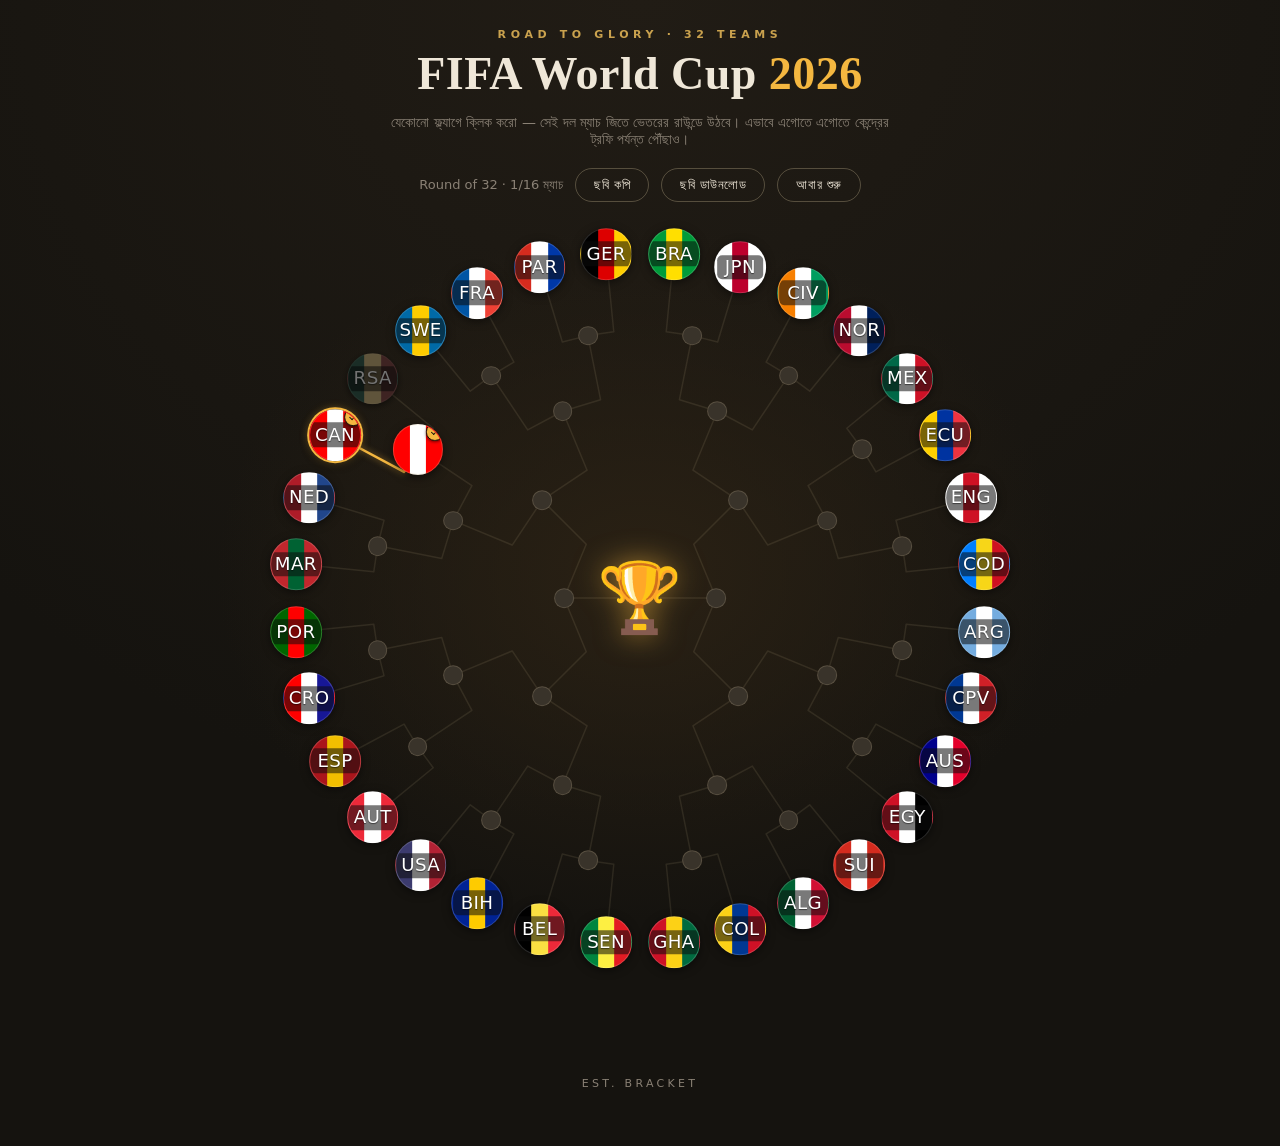
==== commit 3fb60cbe: "Add locked result for Canada in Round of 32" ====
--- a/worldcup-bracket.html
+++ b/worldcup-bracket.html
@@ -691,7 +691,9 @@
      final:'BRA'                  // BRA is the locked champion
 ================================================== */
             const FIXED = {
-                r32: [], // Round of 32 winners (locked)
+                r32: [
+                    'CAN', // CAN 1 - 0 RSA
+                ], // Round of 32 winners (locked)
                 r16: [], // Round of 16 winners (locked)
                 qf: [], // Quarter-final winners (locked)
                 sf: [], // Semi-final winners (locked)
